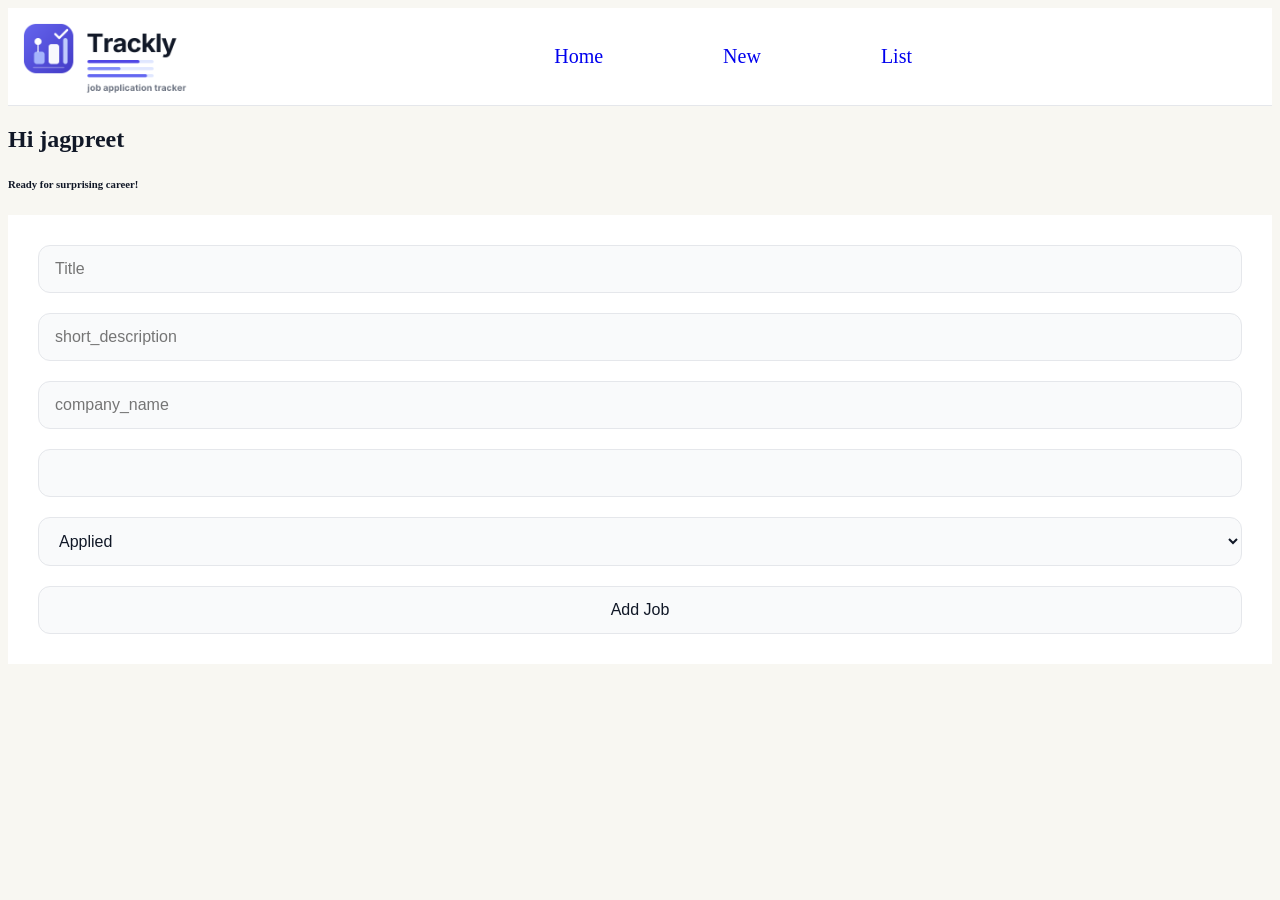
==== Job Tracker/index.html @ f1fb3ac4 "started a new project" ====
<!DOCTYPE html>
<html lang="en">
<head>
    <meta charset="UTF-8">
    <meta name="viewport" content="width=device-width, initial-scale=1.0">
    <title>Job Tracker</title>
    <link rel="stylesheet" href="style.css">
</head>
<body>
    <div class="header">
        <img id="logo" src="assets/trackly_logo.png" alt="trackly_logo">
        <div class="navlinks">
        <a href="#home">Home</a>
        <a href="#new">New</a>
        <a href="#list">List</a>
        </div>
    </div>

    <div id="main_body">

        <h2>Hi jagpreet</h2>
        <h6>Ready for surprising career!</h6>


        <div id="new_job">
            <form  id="new_tracking" action="POSR">
                
                <input type="text" name="Title" id="title" placeholder="Title">
                <input type="text" name="short Description" id="short_description" placeholder="short_description">
                <input type="text" name="company name" id="company_name" placeholder="company_name">
                <input type="text" name="Job Title" id="job_title">
                <select name="status" id="status">
                    <option value="applied">Applied</option>
                    <option value="planning">Planning</option>
                    <option value="approved">Approved</option>
                    <option value="rejected">Rejected</option>
                </select>
                <button id="addJobBtn">Add Job</button>

            </form>
        </div>

    </div>
    
</body>
</html>
---- Job Tracker/style.css ----
#logo{
    width: 300px;
    color: black;
}

.header{
    display: flex;
    flex-direction: row;
    justify-content:space-between;
    align-items: center;
    background-color: #FFFFFF;
    border-bottom: 1px solid #E5E7Eb;
    margin: 0px;
    padding: 0px;
    
}

a{
    text-decoration: none;
    font: 600;
    font-size: 20px;
    padding-left: 60px;
    padding-right: 60px;
}

.navlinks{
    display: flex;
    align-items: center;
    justify-content: space-between;
    
    margin-right: 300px;
}

body{
    background-color: #F8F7F2;
  color: #111827;
}

#new_tracking{
    display: flex;
    flex-direction: column;
    padding: 20px;
    
    background-color: #FFFFFF;
    border: 1px soild #8f5fdd;
}

#new_tracking input, select, textarea, button{
  padding: 14px 16px;
  border: 1px solid #E5E7EB;
  border-radius: 12px;
  font-size: 16px;
  background-color: #F9FAFB;
  color: #111827;
  margin: 10px;

}
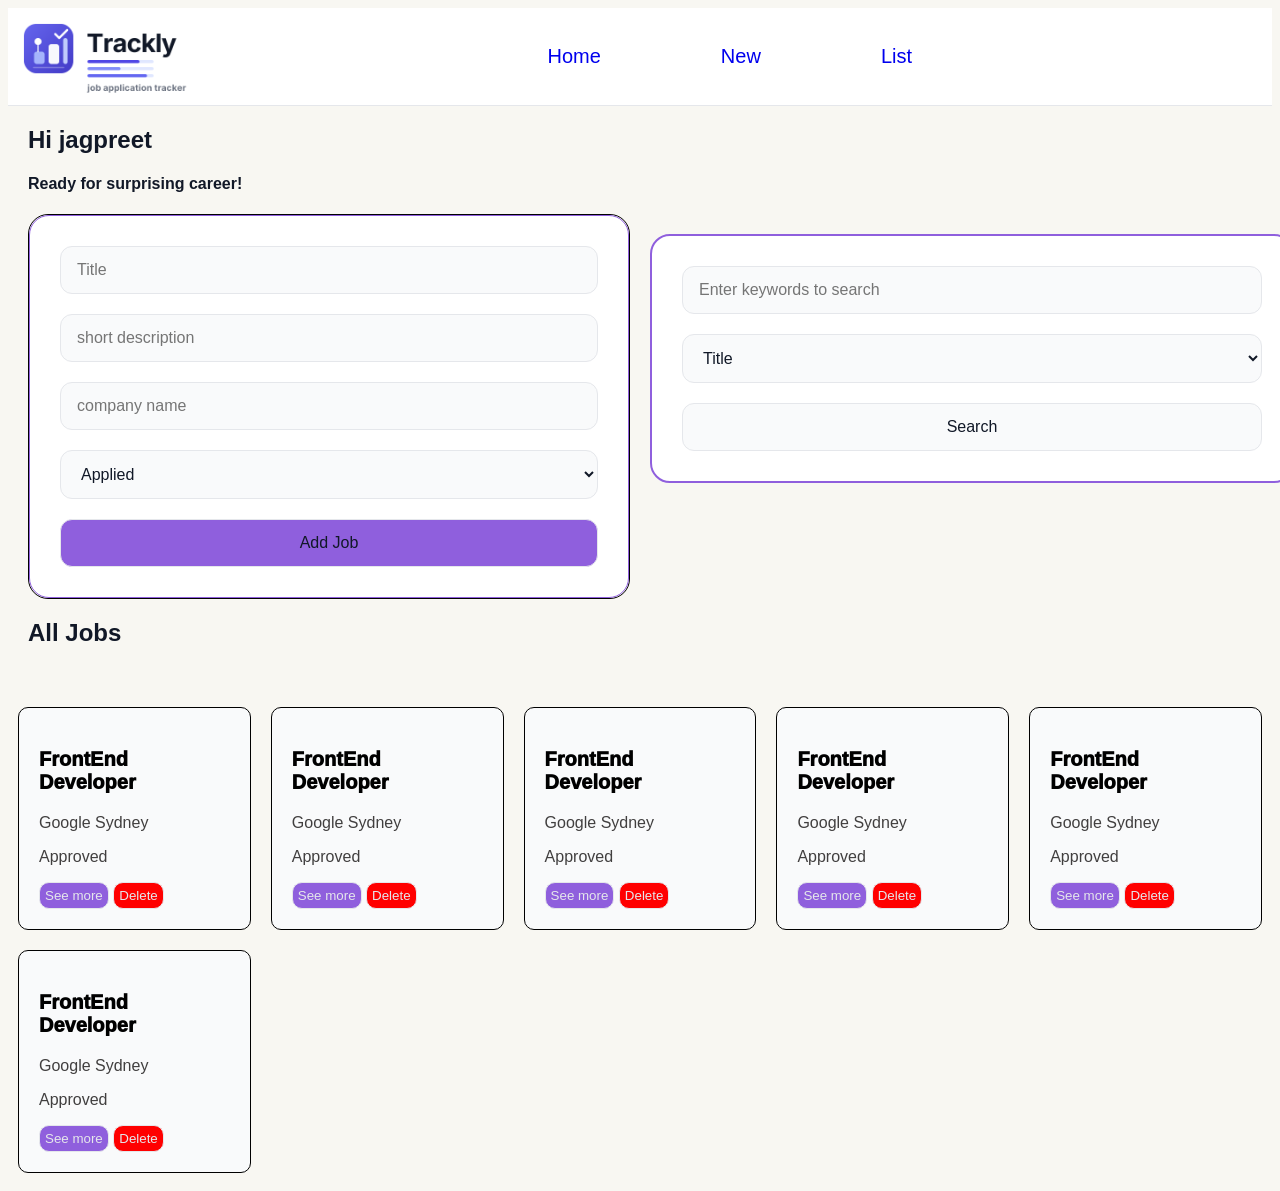
==== commit 7b957dca: "finished Ui and started JS" ====
--- a/Job Tracker/index.html
+++ b/Job Tracker/index.html
@@ -1,46 +1,113 @@
-<!DOCTYPE html>
-<html lang="en">
-<head>
-    <meta charset="UTF-8">
-    <meta name="viewport" content="width=device-width, initial-scale=1.0">
-    <title>Job Tracker</title>
-    <link rel="stylesheet" href="style.css">
-</head>
-<body>
-    <div class="header">
-        <img id="logo" src="assets/trackly_logo.png" alt="trackly_logo">
-        <div class="navlinks">
-        <a href="#home">Home</a>
-        <a href="#new">New</a>
-        <a href="#list">List</a>
+    <!DOCTYPE html>
+    <html lang="en">
+    <head>
+        <meta charset="UTF-8">
+        <meta name="viewport" content="width=device-width, initial-scale=1.0">
+        <title>Job Tracker</title>
+        <link rel="stylesheet" href="style.css">
+    </head>
+    <body>
+        <div class="header">
+            <img id="logo" src="assets/trackly_logo.png" alt="trackly_logo">
+            <div class="navlinks">
+            <a href="#home">Home</a>
+            <a href="#new">New</a>
+            <a href="#list">List</a>
+            </div>
         </div>
-    </div>
 
-    <div id="main_body">
+        <div id="main_body">
 
-        <h2>Hi jagpreet</h2>
-        <h6>Ready for surprising career!</h6>
+            <h2>Hi jagpreet</h2>
+            <h4>Ready for surprising career!</h4>
+        <div class="two">
+            <div id="new_job">
+                <form  id="new_tracking" action="POSR">
+                    
+                    <input type="text" name="Title" id="title" placeholder="Title">
+                    <input type="text" name="short Description" id="short_description" placeholder="short description">
+                    <input type="text" name="company name" id="company_name" placeholder="company name">
+                    <select name="status" id="status">
+                        <option value="applied">Applied</option>
+                        <option value="planning">Planning</option>
+                        <option value="approved">Approved</option>
+                        <option value="rejected">Rejected</option>
+                    </select>
+                    <button id="addJobBtn">Add Job</button>
+
+                </form>
+            </div>
+
+            
+            <div class="search_div" id="search_div">
+                <input type="search" name="search" id="search_field" placeholder="Enter keywords to search">
+                <select name="status_filter" id="s_filter">
+                    <option value="Title">Title</option>
+                    <option value="company_name">Company name</option>
+                    <option value="search_status">Status</option>
+                </select>
+                <button id="search">Search</button>
+                <div class="result_area">
+
+                </div>
 
 
-        <div id="new_job">
-            <form  id="new_tracking" action="POSR">
-                
-                <input type="text" name="Title" id="title" placeholder="Title">
-                <input type="text" name="short Description" id="short_description" placeholder="short_description">
-                <input type="text" name="company name" id="company_name" placeholder="company_name">
-                <input type="text" name="Job Title" id="job_title">
-                <select name="status" id="status">
-                    <option value="applied">Applied</option>
-                    <option value="planning">Planning</option>
-                    <option value="approved">Approved</option>
-                    <option value="rejected">Rejected</option>
-                </select>
-                <button id="addJobBtn">Add Job</button>
+            </div>
+        </div>
+        <h2>All Jobs</h2>
+        <div class="all_jobs">
 
-            </form>
+      
+            <div class="job_card">
+                <p id="c_title">FrontEnd Developer</p>
+                <p id="c_company">Google Sydney</p>
+                <p id="c_status">Approved</p>
+                <button id="expand_btn"> See more</button>
+                <Button id="dlt_btn">Delete</Button>
+            </div>
+
+            <div class="job_card">
+                <p id="c_title">FrontEnd Developer</p>
+                <p id="c_company">Google Sydney</p>
+                <p id="c_status">Approved</p>
+                <button id="expand_btn"> See more</button>
+                <Button id="dlt_btn">Delete</Button>
+            </div>
+            <div class="job_card">
+                <p id="c_title">FrontEnd Developer</p>
+                <p id="c_company">Google Sydney</p>
+                <p id="c_status">Approved</p>
+                <button id="expand_btn"> See more</button>
+                <Button id="dlt_btn">Delete</Button>
+            </div>
+
+            <div class="job_card">
+                <p id="c_title">FrontEnd Developer</p>
+                <p id="c_company">Google Sydney</p>
+                <p id="c_status">Approved</p>
+                <button id="expand_btn"> See more</button>
+                <Button id="dlt_btn">Delete</Button>
+            </div>
+            <div class="job_card">
+                <p id="c_title">FrontEnd Developer</p>
+                <p id="c_company">Google Sydney</p>
+                <p id="c_status">Approved</p>
+                <button id="expand_btn"> See more</button>
+                <Button id="dlt_btn">Delete</Button>
+            </div>
+
+            <div class="job_card">
+                <p id="c_title">FrontEnd Developer</p>
+                <p id="c_company">Google Sydney</p>
+                <p id="c_status">Approved</p>
+                <button id="expand_btn"> See more</button>
+                <Button id="dlt_btn">Delete</Button>
+            </div>
+
         </div>
+        
 
-    </div>
-    
-</body>
-</html>+        </div>
+        
+    </body>
+    </html>
--- a/Job Tracker/style.css
+++ b/Job Tracker/style.css
@@ -27,6 +27,7 @@
     display: flex;
     align-items: center;
     justify-content: space-between;
+    color: #111827;
     
     margin-right: 300px;
 }
@@ -34,6 +35,7 @@
 body{
     background-color: #F8F7F2;
   color: #111827;
+  font-family: Arial, Helvetica, sans-serif;
 }
 
 #new_tracking{
@@ -42,10 +44,14 @@
     padding: 20px;
     
     background-color: #FFFFFF;
-    border: 1px soild #8f5fdd;
+    border: 1px solid #8f5fdd;
+    border-radius: 20px;
 }
 
-#new_tracking input, select, textarea, button{
+#new_tracking input,
+#new_tracking select,
+#new_tracking textarea,
+#new_tracking button{
   padding: 14px 16px;
   border: 1px solid #E5E7EB;
   border-radius: 12px;
@@ -56,3 +62,102 @@
 
 }
 
+#new_tracking button{
+    background-color: #8f5fdd;
+}
+
+#new_job{
+    min-width: 600px;
+    max-width: 600px;
+    color: #111827;
+    border: 1px solid black;
+    border-radius: 20px;
+    margin-left: 20px;
+}
+
+#search_div {
+    display: flex;
+    flex-direction: column;
+    padding: 20px;
+    min-width: 600px;
+    
+    background-color: #FFFFFF;
+    border-radius: 20px;
+    max-width: 600px;
+    margin: 20px;
+    border: 2px solid #8f5fdd;
+
+
+}
+
+.two{
+    display: flex;
+    flex-direction: row;
+    width: fit-content;
+    justify-content: flex-start;
+    align-items:start;
+
+}
+
+#search_div input,
+#search_div select,
+#search_div button {
+  padding: 14px 16px;
+  border: 1px solid #E5E7EB;
+  border-radius: 12px;
+  font-size: 16px;
+  background-color: #F9FAFB;
+  color: #111827;
+  margin: 10px;
+}
+
+.job_card{
+    background-color: #F9FAFB;
+    padding: 20px;
+    border: 1px solid black;
+    border-radius: 10px;
+    width: fit-content;
+    margin: 10px;
+    color: #000000;
+
+}
+
+.all_jobs{
+    display: grid;
+    grid-template-columns: repeat(5, 1fr);
+    margin-top: 50px;
+}
+#c_title{
+    font-weight: 1000;
+    font-size: 20px;
+}
+
+#c_company, #c_status
+{
+    color: #413f3f;
+    font-weight: 200;
+}
+
+#expand_btn{
+    background-color: #8f5fdd;
+    border: 1px solid;
+    padding: 5px;
+    border-radius: 10px;
+    color: #E5E7EB;
+}
+
+#dlt_btn{
+    background-color: rgb(255, 0, 0);
+    border: 1px solid;
+    padding: 5px;
+    border-radius: 10px;
+    color: #E5E7EB;
+}
+
+h2, h4{
+    margin-left: 20px;
+}
+
+
+
+
